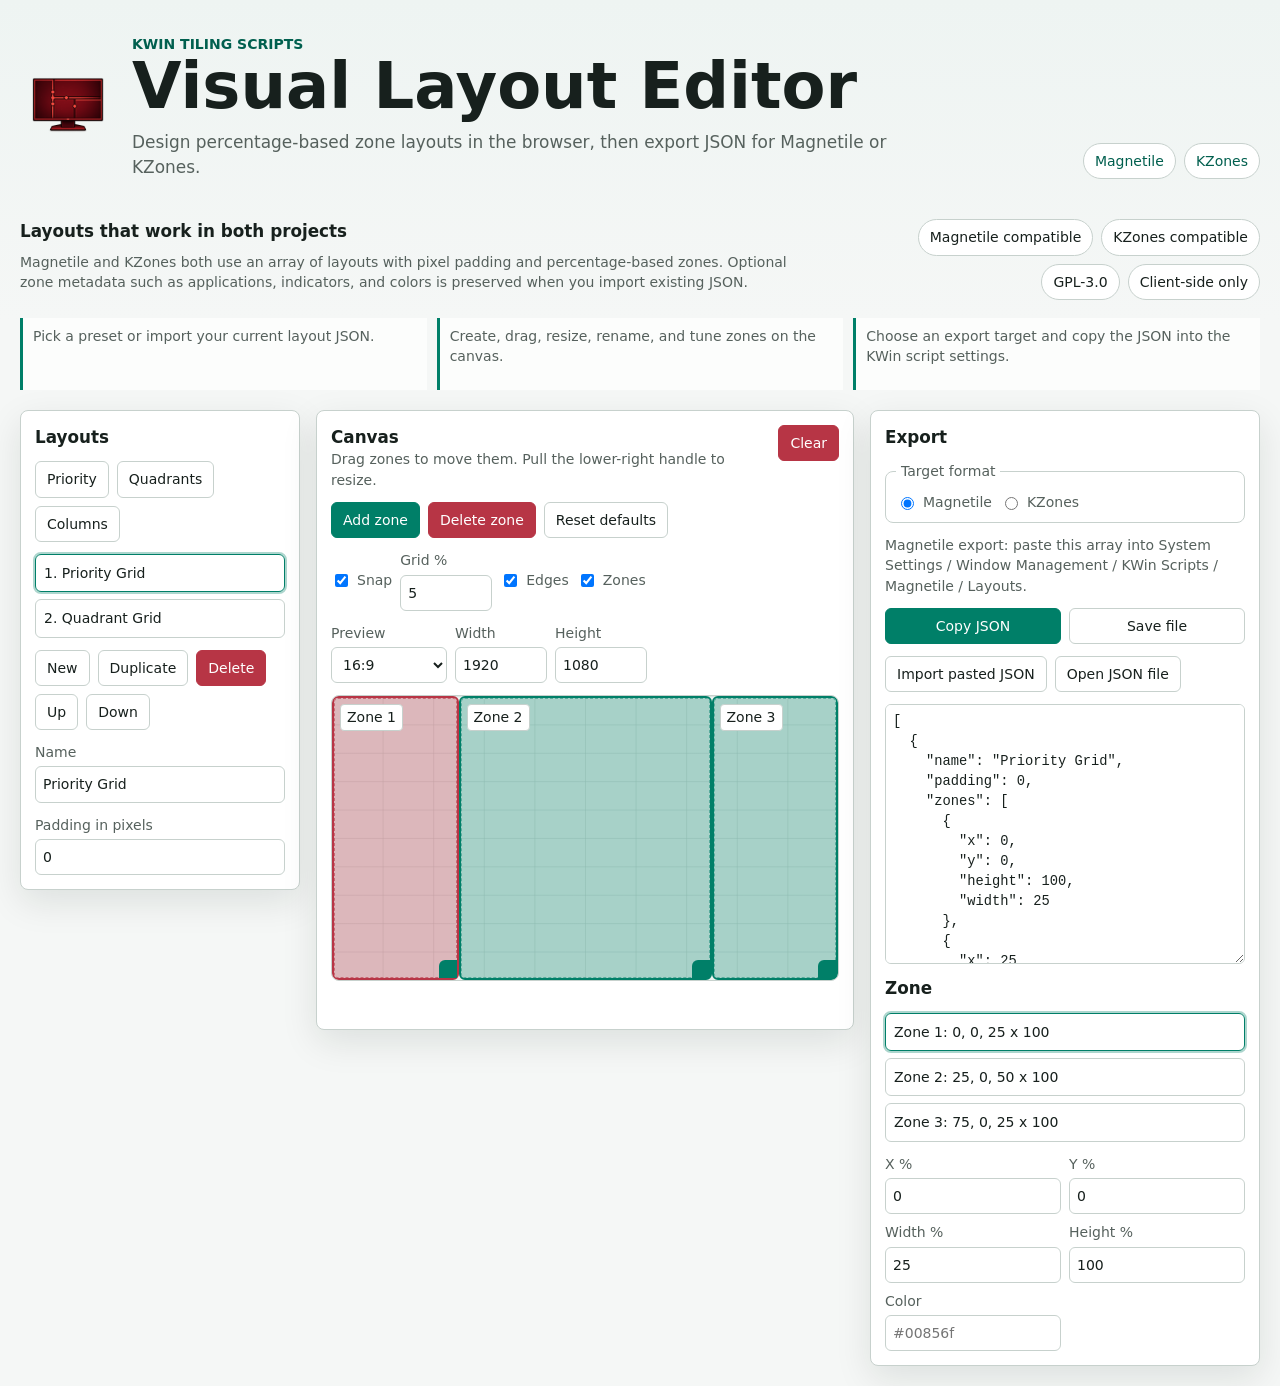
==== web-editor/index.html @ 400a32b0 "Use single monitor image in editor" ====
<!doctype html>
<html lang="en">
<head>
  <meta charset="utf-8">
  <meta name="viewport" content="width=device-width, initial-scale=1">
  <title>KWin Layout Editor for Magnetile and KZones</title>
  <meta name="description" content="Client-side visual layout editor for Magnetile and KZones KWin tiling scripts.">
  <link rel="stylesheet" href="css/styles.css">
</head>
<body>
  <header class="site-header">
    <div class="brand">
      <img src="assets/single-monitor.png" alt="" width="96" height="96">
      <div>
        <p class="eyebrow">KWin tiling scripts</p>
        <h1>Visual Layout Editor</h1>
        <p class="lede">
          Design percentage-based zone layouts in the browser, then export JSON for Magnetile or KZones.
        </p>
      </div>
    </div>
    <nav class="project-links" aria-label="Project links">
      <a href="https://github.com/jcearnal/magnetile">Magnetile</a>
      <a href="https://github.com/gerritdevriese/kzones">KZones</a>
    </nav>
  </header>

  <main>
    <section class="intro" aria-labelledby="intro-title">
      <div>
        <h2 id="intro-title">Layouts that work in both projects</h2>
        <p>
          Magnetile and KZones both use an array of layouts with pixel padding and percentage-based
          zones. Optional zone metadata such as applications, indicators, and colors is preserved
          when you import existing JSON.
        </p>
      </div>
      <div class="badges" aria-label="Compatibility">
        <span>Magnetile compatible</span>
        <span>KZones compatible</span>
        <span>GPL-3.0</span>
        <span>Client-side only</span>
      </div>
      <ol class="usage">
        <li>Pick a preset or import your current layout JSON.</li>
        <li>Create, drag, resize, rename, and tune zones on the canvas.</li>
        <li>Choose an export target and copy the JSON into the KWin script settings.</li>
      </ol>
    </section>

    <section class="editor-grid" aria-label="Layout editor">
      <aside class="panel layout-panel">
        <h2>Layouts</h2>
        <div class="toolbar">
          <button id="loadPresetPriority" type="button">Priority</button>
          <button id="loadPresetQuadrants" type="button">Quadrants</button>
          <button id="loadPresetColumns" type="button">Columns</button>
        </div>
        <div class="layouts" id="layoutList"></div>
        <div class="toolbar">
          <button id="addLayout" type="button">New</button>
          <button id="duplicateLayout" type="button">Duplicate</button>
          <button id="deleteLayout" type="button" class="danger">Delete</button>
          <button id="moveLayoutUp" type="button">Up</button>
          <button id="moveLayoutDown" type="button">Down</button>
        </div>
        <label>Name <input id="layoutName" autocomplete="off"></label>
        <label>Padding in pixels <input id="layoutPadding" type="number" min="0" step="1"></label>
      </aside>

      <section class="panel canvas-panel">
        <div class="section-head">
          <div>
            <h2>Canvas</h2>
            <p>Drag zones to move them. Pull the lower-right handle to resize.</p>
          </div>
          <button id="clearCanvas" type="button" class="danger">Clear</button>
        </div>
        <div class="toolbar">
          <button id="addZone" type="button" class="primary">Add zone</button>
          <button id="deleteZone" type="button" class="danger">Delete zone</button>
          <button id="resetCanvas" type="button">Reset defaults</button>
        </div>
        <div class="toolbar">
          <label class="inline"><input id="snapEnabled" type="checkbox" checked> Snap</label>
          <label>Grid % <input id="snapStep" type="number" min="0.1" max="100" step="0.1" value="5"></label>
          <label class="inline"><input id="snapEdges" type="checkbox" checked> Edges</label>
          <label class="inline"><input id="snapZones" type="checkbox" checked> Zones</label>
        </div>
        <div class="toolbar">
          <label>Preview
            <select id="previewRatio">
              <option value="16:9">16:9</option>
              <option value="16:10">16:10</option>
              <option value="21:9">21:9</option>
              <option value="32:9">32:9</option>
              <option value="4:3">4:3</option>
              <option value="custom">Custom</option>
            </select>
          </label>
          <label>Width <input id="previewWidth" type="number" min="100" step="1" value="1920"></label>
          <label>Height <input id="previewHeight" type="number" min="100" step="1" value="1080"></label>
        </div>
        <div class="canvas-wrap" id="canvas" aria-label="Layout preview"></div>
        <p class="status" id="status" role="status" aria-live="polite"></p>
      </section>

      <aside class="panel export-panel">
        <h2>Export</h2>
        <fieldset class="format-selector">
          <legend>Target format</legend>
          <label class="inline"><input type="radio" name="format" value="magnetile" checked> Magnetile</label>
          <label class="inline"><input type="radio" name="format" value="kzones"> KZones</label>
        </fieldset>
        <p id="formatHelp" class="format-help"></p>
        <div class="toolbar prominent">
          <button id="copyJson" type="button" class="primary">Copy JSON</button>
          <button id="saveJson" type="button">Save file</button>
        </div>
        <div class="toolbar">
          <button id="loadJson" type="button">Import pasted JSON</button>
          <button id="openJson" type="button">Open JSON file</button>
        </div>
        <input id="jsonFile" type="file" accept="application/json,.json" hidden>
        <textarea id="json" spellcheck="false" aria-label="Exported JSON"></textarea>

        <h2>Zone</h2>
        <div class="zones" id="zoneList"></div>
        <div class="form-grid">
          <label>X % <input id="zoneX" type="number" min="0" max="100" step="0.1"></label>
          <label>Y % <input id="zoneY" type="number" min="0" max="100" step="0.1"></label>
          <label>Width % <input id="zoneWidth" type="number" min="0.1" max="100" step="0.1"></label>
          <label>Height % <input id="zoneHeight" type="number" min="0.1" max="100" step="0.1"></label>
          <label>Color <input id="zoneColor" placeholder="#00856f" autocomplete="off"></label>
        </div>
      </aside>
    </section>
  </main>

  <script type="module" src="js/editor.js"></script>
</body>
</html>
---- web-editor/css/styles.css ----
:root {
  color-scheme: light dark;
  --bg: #f5f7f6;
  --panel: #ffffff;
  --panel-strong: #eef4f2;
  --text: #17201d;
  --muted: #56615d;
  --border: #c7d1cd;
  --accent: #007f68;
  --accent-strong: #005f4e;
  --danger: #b73545;
  --warning: #915f00;
  --zone: rgba(0, 127, 104, 0.22);
  --shadow: 0 12px 36px rgba(14, 28, 23, 0.10);
}

@media (prefers-color-scheme: dark) {
  :root {
    --bg: #141816;
    --panel: #1f2522;
    --panel-strong: #26302c;
    --text: #eef5f2;
    --muted: #aebbb6;
    --border: #43514c;
    --accent: #2ab89d;
    --accent-strong: #63d7c1;
    --danger: #d35a68;
    --warning: #e0b354;
    --zone: rgba(42, 184, 157, 0.22);
    --shadow: 0 16px 42px rgba(0, 0, 0, 0.28);
  }
}

* {
  box-sizing: border-box;
}

html {
  min-width: 320px;
}

body {
  margin: 0;
  font: 14px/1.45 system-ui, -apple-system, BlinkMacSystemFont, "Segoe UI", sans-serif;
  color: var(--text);
  background:
    linear-gradient(180deg, var(--panel-strong), transparent 320px),
    var(--bg);
}

a {
  color: var(--accent-strong);
  text-decoration-thickness: 0.08em;
  text-underline-offset: 0.18em;
}

h1,
h2,
h3,
p {
  margin: 0;
}

h1 {
  font-size: clamp(2rem, 5vw, 4rem);
  line-height: 1;
  letter-spacing: 0;
}

h2 {
  font-size: 1.05rem;
}

p,
li {
  color: var(--muted);
}

button,
input,
select,
textarea {
  font: inherit;
}

button {
  min-height: 36px;
  border: 1px solid var(--border);
  border-radius: 6px;
  background: var(--panel);
  color: var(--text);
  padding: 7px 11px;
  cursor: pointer;
}

button:hover {
  border-color: var(--accent);
}

button.primary {
  background: var(--accent);
  border-color: var(--accent);
  color: #ffffff;
}

button.danger {
  background: var(--danger);
  border-color: var(--danger);
  color: #ffffff;
}

input,
select,
textarea {
  width: 100%;
  min-height: 36px;
  border: 1px solid var(--border);
  border-radius: 6px;
  background: var(--panel);
  color: var(--text);
  padding: 7px;
}

input[type="checkbox"],
input[type="radio"] {
  width: auto;
  min-height: auto;
}

textarea {
  min-height: 260px;
  resize: vertical;
  font-family: ui-monospace, SFMono-Regular, Consolas, "Liberation Mono", monospace;
  font-size: 0.86rem;
}

label {
  display: grid;
  gap: 4px;
  color: var(--muted);
}

fieldset {
  border: 1px solid var(--border);
  border-radius: 8px;
  margin: 0;
  padding: 10px;
}

legend {
  color: var(--muted);
  padding: 0 5px;
}

.site-header,
main {
  max-width: 1440px;
  margin: 0 auto;
  padding: 20px;
}

.site-header {
  display: flex;
  justify-content: space-between;
  gap: 24px;
  align-items: flex-end;
  padding-top: 34px;
}

.brand {
  display: flex;
  gap: 16px;
  align-items: center;
}

.brand img {
  flex: 0 0 auto;
  width: 96px;
  height: 96px;
  border-radius: 8px;
  object-fit: cover;
}

.eyebrow {
  color: var(--accent-strong);
  font-weight: 700;
  text-transform: uppercase;
}

.lede {
  max-width: 760px;
  margin-top: 12px;
  font-size: 1.06rem;
}

.project-links,
.badges,
.toolbar,
.format-selector {
  display: flex;
  gap: 8px;
  flex-wrap: wrap;
  align-items: center;
}

.project-links a,
.badges span {
  border: 1px solid var(--border);
  border-radius: 999px;
  background: var(--panel);
  padding: 7px 11px;
  text-decoration: none;
  white-space: nowrap;
}

.intro {
  display: grid;
  grid-template-columns: minmax(0, 1.3fr) minmax(260px, 0.7fr);
  gap: 18px 28px;
  align-items: start;
  margin-bottom: 20px;
}

.intro > div:first-child {
  display: grid;
  gap: 8px;
}

.badges {
  justify-content: flex-end;
}

.usage {
  grid-column: 1 / -1;
  display: grid;
  grid-template-columns: repeat(3, minmax(0, 1fr));
  gap: 10px;
  padding: 0;
  margin: 0;
  list-style: none;
}

.usage li {
  min-height: 72px;
  border-left: 3px solid var(--accent);
  padding: 8px 10px;
  background: color-mix(in srgb, var(--panel) 72%, transparent);
}

.editor-grid {
  display: grid;
  grid-template-columns: minmax(230px, 280px) minmax(420px, 1fr) minmax(320px, 390px);
  gap: 16px;
  align-items: start;
}

.panel {
  display: grid;
  gap: 12px;
  background: var(--panel);
  border: 1px solid var(--border);
  border-radius: 8px;
  padding: 14px;
  box-shadow: var(--shadow);
}

.section-head {
  display: flex;
  justify-content: space-between;
  gap: 12px;
  align-items: start;
}

.toolbar {
  margin: 0;
}

.toolbar label {
  align-items: center;
}

.toolbar input[type="number"] {
  width: 92px;
}

.toolbar select {
  width: 116px;
}

.prominent {
  display: grid;
  grid-template-columns: 1fr 1fr;
}

.inline {
  display: flex;
  flex-direction: row;
  gap: 6px;
  align-items: center;
}

.layouts,
.zones {
  display: grid;
  gap: 7px;
}

.item {
  display: flex;
  justify-content: space-between;
  align-items: center;
  gap: 8px;
  min-height: 38px;
  border: 1px solid var(--border);
  border-radius: 6px;
  padding: 8px;
  cursor: pointer;
  word-break: break-word;
}

.item:hover {
  border-color: var(--accent);
}

.item.active {
  border-color: var(--accent);
  outline: 2px solid color-mix(in srgb, var(--accent) 32%, transparent);
}

.canvas-wrap {
  aspect-ratio: 16 / 9;
  width: 100%;
  min-height: 280px;
  border: 1px solid var(--border);
  border-radius: 8px;
  background:
    linear-gradient(to right, color-mix(in srgb, var(--border) 45%, transparent) 1px, transparent 1px),
    linear-gradient(to bottom, color-mix(in srgb, var(--border) 45%, transparent) 1px, transparent 1px),
    var(--panel-strong);
  background-size: 10% 10%;
  position: relative;
  overflow: hidden;
  user-select: none;
  touch-action: none;
}

.canvas-wrap.dragging {
  outline: 3px solid color-mix(in srgb, var(--accent) 45%, transparent);
}

.zone {
  position: absolute;
  border: 2px solid var(--accent);
  border-radius: 6px;
  background: var(--zone);
  min-width: 26px;
  min-height: 26px;
  cursor: move;
}

.zone.active {
  border-color: var(--danger);
  background: color-mix(in srgb, var(--danger) 22%, transparent);
}

.zone .label {
  position: absolute;
  top: 6px;
  left: 6px;
  max-width: calc(100% - 12px);
  overflow: hidden;
  text-overflow: ellipsis;
  border: 1px solid var(--border);
  border-radius: 4px;
  background: var(--panel);
  color: var(--text);
  padding: 2px 6px;
  pointer-events: none;
}

.zone .handle {
  position: absolute;
  right: 0;
  bottom: 0;
  width: 18px;
  height: 18px;
  border-top-left-radius: 6px;
  background: var(--accent);
  cursor: nwse-resize;
}

.padding-preview {
  position: absolute;
  border: 1px dashed color-mix(in srgb, var(--accent) 65%, var(--panel));
  border-radius: 4px;
  background: color-mix(in srgb, var(--accent) 10%, transparent);
  pointer-events: none;
}

.zone.active .padding-preview {
  border-color: color-mix(in srgb, var(--danger) 75%, var(--panel));
  background: color-mix(in srgb, var(--danger) 12%, transparent);
}

.form-grid {
  display: grid;
  grid-template-columns: 1fr 1fr;
  gap: 8px;
}

.status,
.format-help {
  min-height: 22px;
}

.status.is-error {
  color: var(--danger);
}

.status.is-success {
  color: var(--accent-strong);
}

@media (max-width: 1120px) {
  .site-header,
  .intro,
  .editor-grid {
    grid-template-columns: 1fr;
  }

  .site-header {
    align-items: flex-start;
  }

  .badges {
    justify-content: flex-start;
  }

  .usage {
    grid-template-columns: 1fr;
  }
}

@media (max-width: 720px) {
  .site-header,
  main {
    padding: 14px;
  }

  .site-header,
  .section-head {
    display: grid;
  }

  .brand {
    align-items: flex-start;
  }

  .brand img {
    width: 64px;
    height: 64px;
  }

  .editor-grid {
    grid-template-columns: minmax(0, 1fr);
  }

  .canvas-wrap {
    min-height: 220px;
  }

  .prominent,
  .form-grid {
    grid-template-columns: 1fr;
  }
}
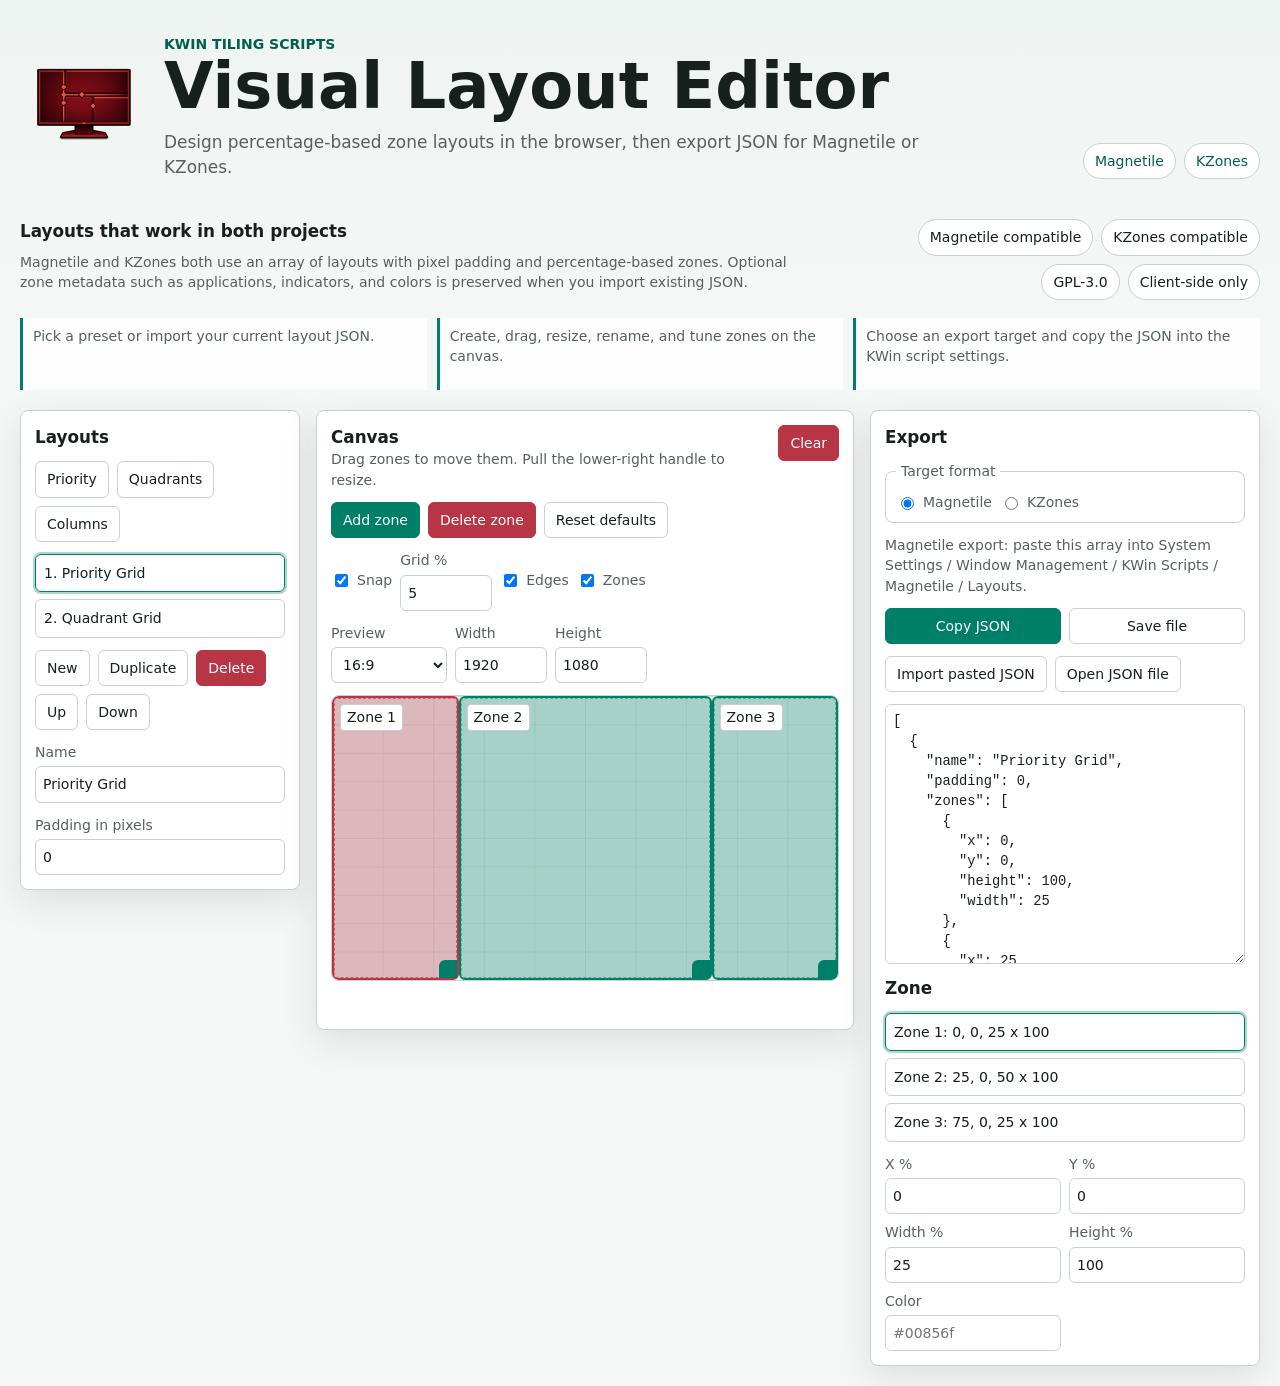
==== commit e5c8c1aa: "Enlarge editor header image" ====
--- a/web-editor/index.html
+++ b/web-editor/index.html
@@ -10,7 +10,7 @@
 <body>
   <header class="site-header">
     <div class="brand">
-      <img src="assets/single-monitor.png" alt="" width="96" height="96">
+      <img src="assets/single-monitor.png" alt="" width="128" height="128">
       <div>
         <p class="eyebrow">KWin tiling scripts</p>
         <h1>Visual Layout Editor</h1>
--- a/web-editor/css/styles.css
+++ b/web-editor/css/styles.css
@@ -175,8 +175,8 @@
 
 .brand img {
   flex: 0 0 auto;
-  width: 96px;
-  height: 96px;
+  width: 128px;
+  height: 128px;
   border-radius: 8px;
   object-fit: cover;
 }
@@ -457,8 +457,8 @@
   }
 
   .brand img {
-    width: 64px;
-    height: 64px;
+    width: 82px;
+    height: 82px;
   }
 
   .editor-grid {
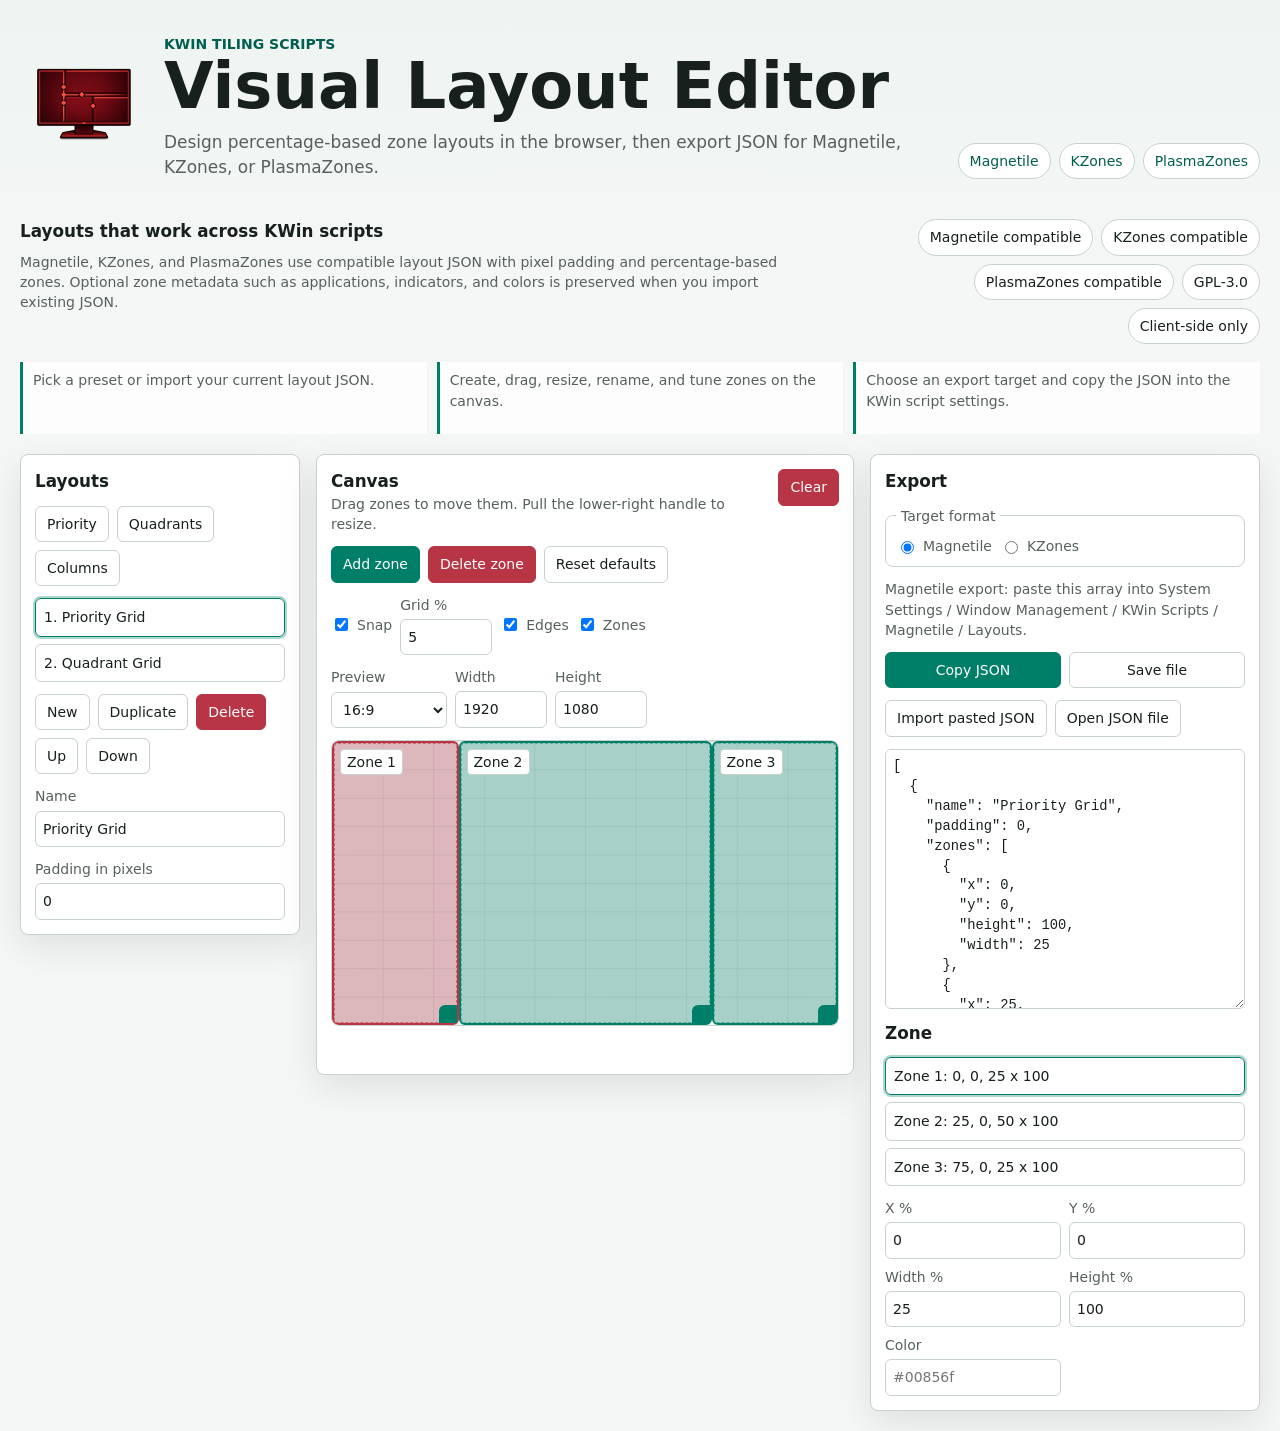
==== commit 8afd182d: "Document PlasmaZones editor compatibility Closes #3" ====
--- a/web-editor/index.html
+++ b/web-editor/index.html
@@ -3,8 +3,8 @@
 <head>
   <meta charset="utf-8">
   <meta name="viewport" content="width=device-width, initial-scale=1">
-  <title>KWin Layout Editor for Magnetile and KZones</title>
-  <meta name="description" content="Client-side visual layout editor for Magnetile and KZones KWin tiling scripts.">
+  <title>KWin Layout Editor for Magnetile, KZones, and PlasmaZones</title>
+  <meta name="description" content="Client-side visual layout editor for Magnetile, KZones, and PlasmaZones KWin tiling scripts.">
   <link rel="stylesheet" href="css/styles.css">
 </head>
 <body>
@@ -15,29 +15,31 @@
         <p class="eyebrow">KWin tiling scripts</p>
         <h1>Visual Layout Editor</h1>
         <p class="lede">
-          Design percentage-based zone layouts in the browser, then export JSON for Magnetile or KZones.
+          Design percentage-based zone layouts in the browser, then export JSON for Magnetile, KZones, or PlasmaZones.
         </p>
       </div>
     </div>
     <nav class="project-links" aria-label="Project links">
       <a href="https://github.com/jcearnal/magnetile">Magnetile</a>
       <a href="https://github.com/gerritdevriese/kzones">KZones</a>
+      <a href="https://github.com/fuddlesworth/PlasmaZones">PlasmaZones</a>
     </nav>
   </header>
 
   <main>
     <section class="intro" aria-labelledby="intro-title">
       <div>
-        <h2 id="intro-title">Layouts that work in both projects</h2>
+        <h2 id="intro-title">Layouts that work across KWin scripts</h2>
         <p>
-          Magnetile and KZones both use an array of layouts with pixel padding and percentage-based
-          zones. Optional zone metadata such as applications, indicators, and colors is preserved
-          when you import existing JSON.
+          Magnetile, KZones, and PlasmaZones use compatible layout JSON with pixel padding and
+          percentage-based zones. Optional zone metadata such as applications, indicators, and
+          colors is preserved when you import existing JSON.
         </p>
       </div>
       <div class="badges" aria-label="Compatibility">
         <span>Magnetile compatible</span>
         <span>KZones compatible</span>
+        <span>PlasmaZones compatible</span>
         <span>GPL-3.0</span>
         <span>Client-side only</span>
       </div>
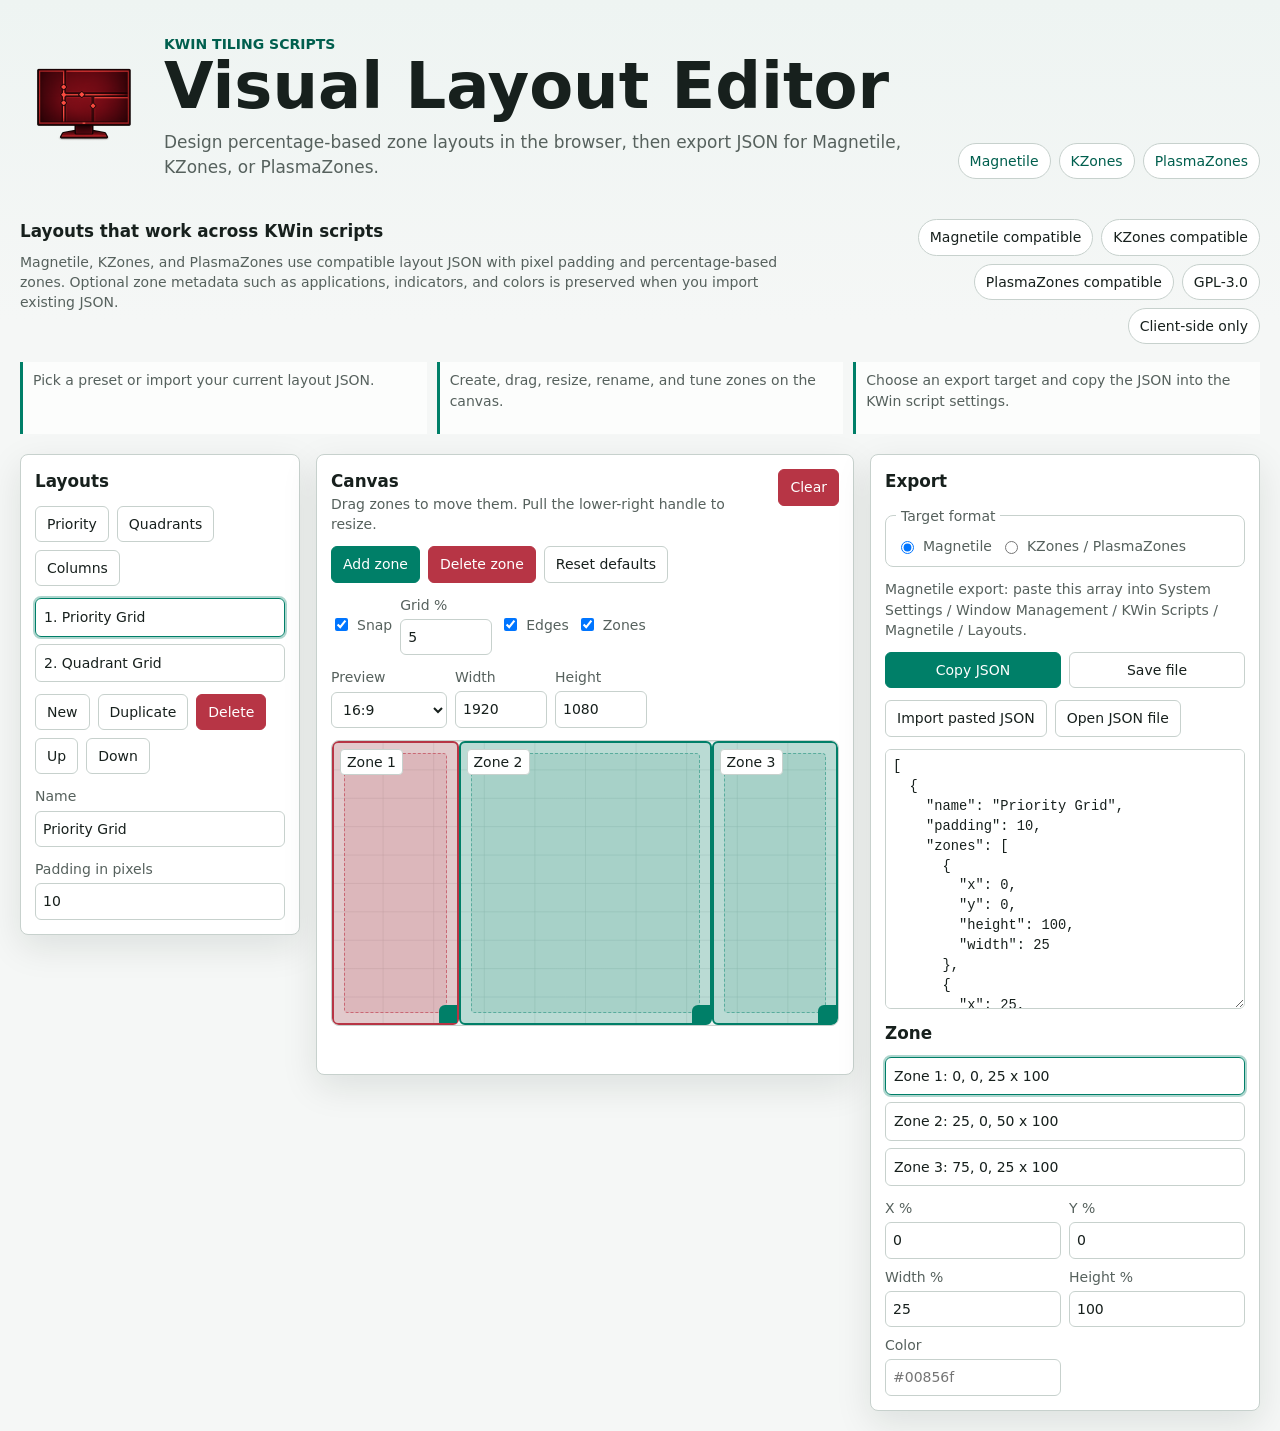
==== commit a042740e: "Clarify PlasmaZones export target" ====
--- a/web-editor/index.html
+++ b/web-editor/index.html
@@ -112,7 +112,7 @@
         <fieldset class="format-selector">
           <legend>Target format</legend>
           <label class="inline"><input type="radio" name="format" value="magnetile" checked> Magnetile</label>
-          <label class="inline"><input type="radio" name="format" value="kzones"> KZones</label>
+          <label class="inline"><input type="radio" name="format" value="kzones"> KZones / PlasmaZones</label>
         </fieldset>
         <p id="formatHelp" class="format-help"></p>
         <div class="toolbar prominent">
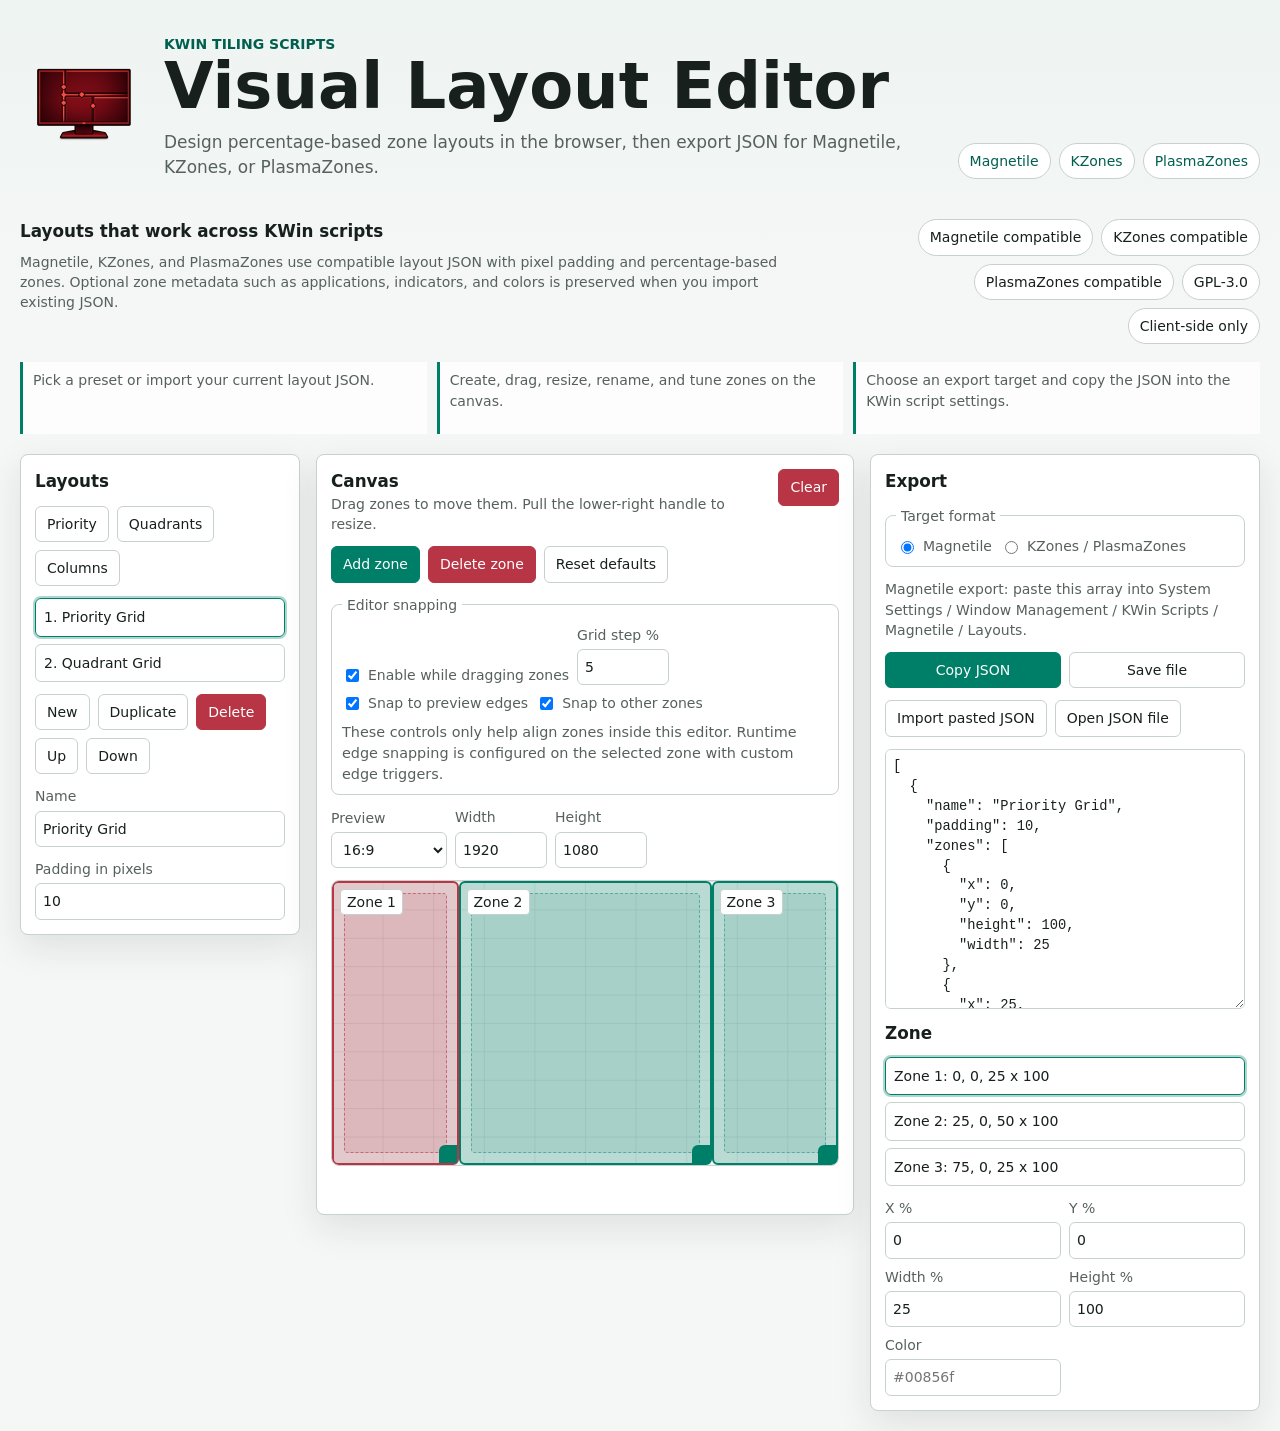
==== commit 707c9486: "Clarify editor snapping controls" ====
--- a/web-editor/index.html
+++ b/web-editor/index.html
@@ -83,12 +83,14 @@
           <button id="deleteZone" type="button" class="danger">Delete zone</button>
           <button id="resetCanvas" type="button">Reset defaults</button>
         </div>
-        <div class="toolbar">
-          <label class="inline"><input id="snapEnabled" type="checkbox" checked> Snap</label>
-          <label>Grid % <input id="snapStep" type="number" min="0.1" max="100" step="0.1" value="5"></label>
-          <label class="inline"><input id="snapEdges" type="checkbox" checked> Edges</label>
-          <label class="inline"><input id="snapZones" type="checkbox" checked> Zones</label>
-        </div>
+        <fieldset class="toolbar editor-snap-controls">
+          <legend>Editor snapping</legend>
+          <label class="inline"><input id="snapEnabled" type="checkbox" checked> Enable while dragging zones</label>
+          <label>Grid step % <input id="snapStep" type="number" min="0.1" max="100" step="0.1" value="5"></label>
+          <label class="inline"><input id="snapEdges" type="checkbox" checked> Snap to preview edges</label>
+          <label class="inline"><input id="snapZones" type="checkbox" checked> Snap to other zones</label>
+          <p class="control-help">These controls only help align zones inside this editor. Runtime edge snapping is configured on the selected zone with custom edge triggers.</p>
+        </fieldset>
         <div class="toolbar">
           <label>Preview
             <select id="previewRatio">
--- a/web-editor/css/styles.css
+++ b/web-editor/css/styles.css
@@ -203,6 +203,17 @@
   align-items: center;
 }
 
+.editor-snap-controls {
+  align-items: end;
+}
+
+.control-help {
+  flex-basis: 100%;
+  margin: 0;
+  color: var(--muted);
+  font-size: 0.9rem;
+}
+
 .project-links a,
 .badges span {
   border: 1px solid var(--border);
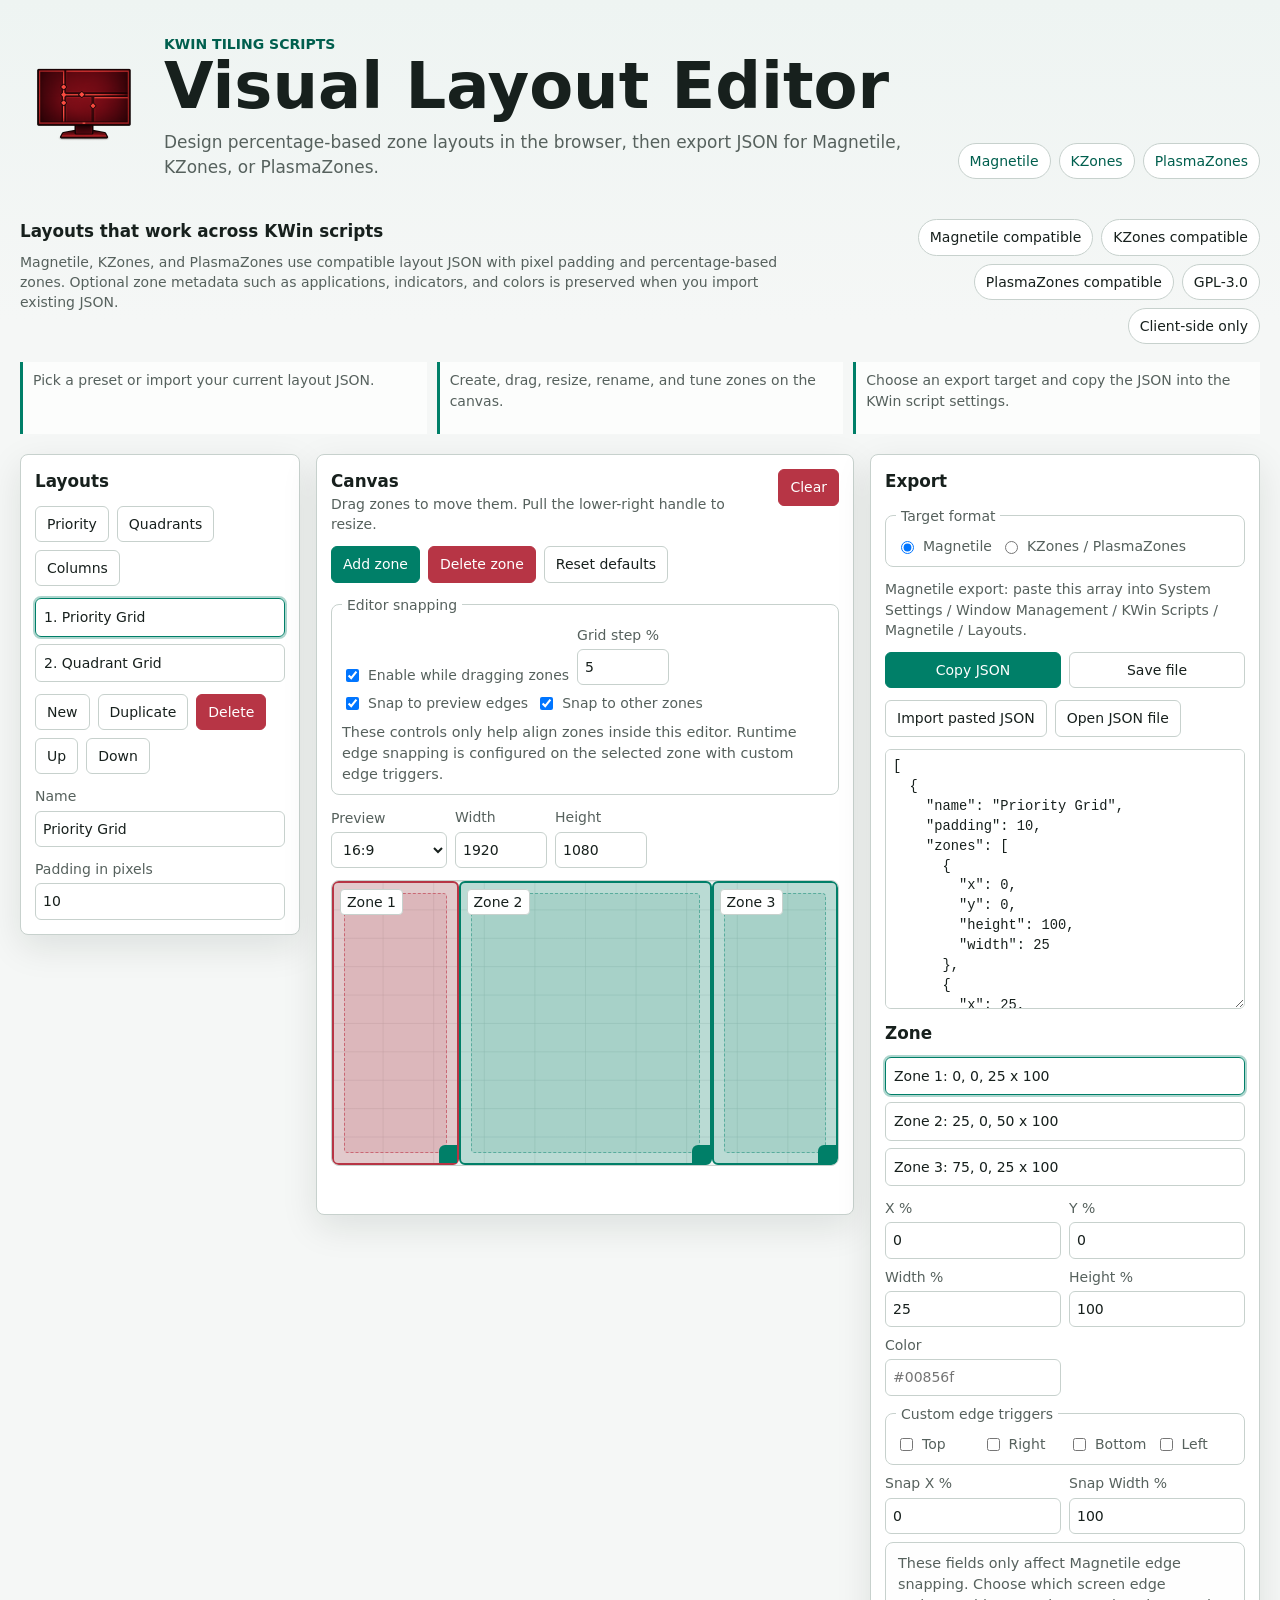
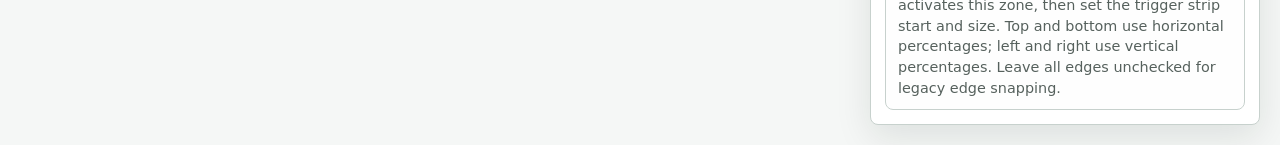
==== commit e8e18e1f: "Add custom edge triggers to web editor" ====
--- a/web-editor/index.html
+++ b/web-editor/index.html
@@ -136,6 +136,22 @@
           <label>Width % <input id="zoneWidth" type="number" min="0.1" max="100" step="0.1"></label>
           <label>Height % <input id="zoneHeight" type="number" min="0.1" max="100" step="0.1"></label>
           <label>Color <input id="zoneColor" placeholder="#00856f" autocomplete="off"></label>
+          <fieldset class="edge-options">
+            <legend>Custom edge triggers</legend>
+            <label class="inline"><input class="snapEdge" type="checkbox" value="top"> Top</label>
+            <label class="inline"><input class="snapEdge" type="checkbox" value="right"> Right</label>
+            <label class="inline"><input class="snapEdge" type="checkbox" value="bottom"> Bottom</label>
+            <label class="inline"><input class="snapEdge" type="checkbox" value="left"> Left</label>
+          </fieldset>
+          <label>Snap X % <input id="zoneSnapX" type="number" min="0" max="100" step="0.1"></label>
+          <label>Snap Width % <input id="zoneSnapWidth" type="number" min="0" max="100" step="0.1"></label>
+          <p class="field-help">
+            These fields only affect Magnetile edge snapping. Choose which
+            screen edge activates this zone, then set the trigger strip start
+            and size. Top and bottom use horizontal percentages; left and right
+            use vertical percentages. Leave all edges unchecked for legacy edge
+            snapping.
+          </p>
         </div>
       </aside>
     </section>
--- a/web-editor/css/styles.css
+++ b/web-editor/css/styles.css
@@ -419,6 +419,25 @@
   gap: 8px;
 }
 
+.edge-options {
+  grid-column: 1 / -1;
+  display: grid;
+  grid-template-columns: repeat(4, minmax(0, 1fr));
+  gap: 8px;
+}
+
+.field-help {
+  grid-column: 1 / -1;
+  margin: 0;
+  padding: 10px 12px;
+  border: 1px solid var(--border);
+  border-radius: 8px;
+  color: var(--muted);
+  background: color-mix(in srgb, var(--panel) 88%, var(--bg));
+  font-size: 0.9rem;
+  line-height: 1.45;
+}
+
 .status,
 .format-help {
   min-height: 22px;
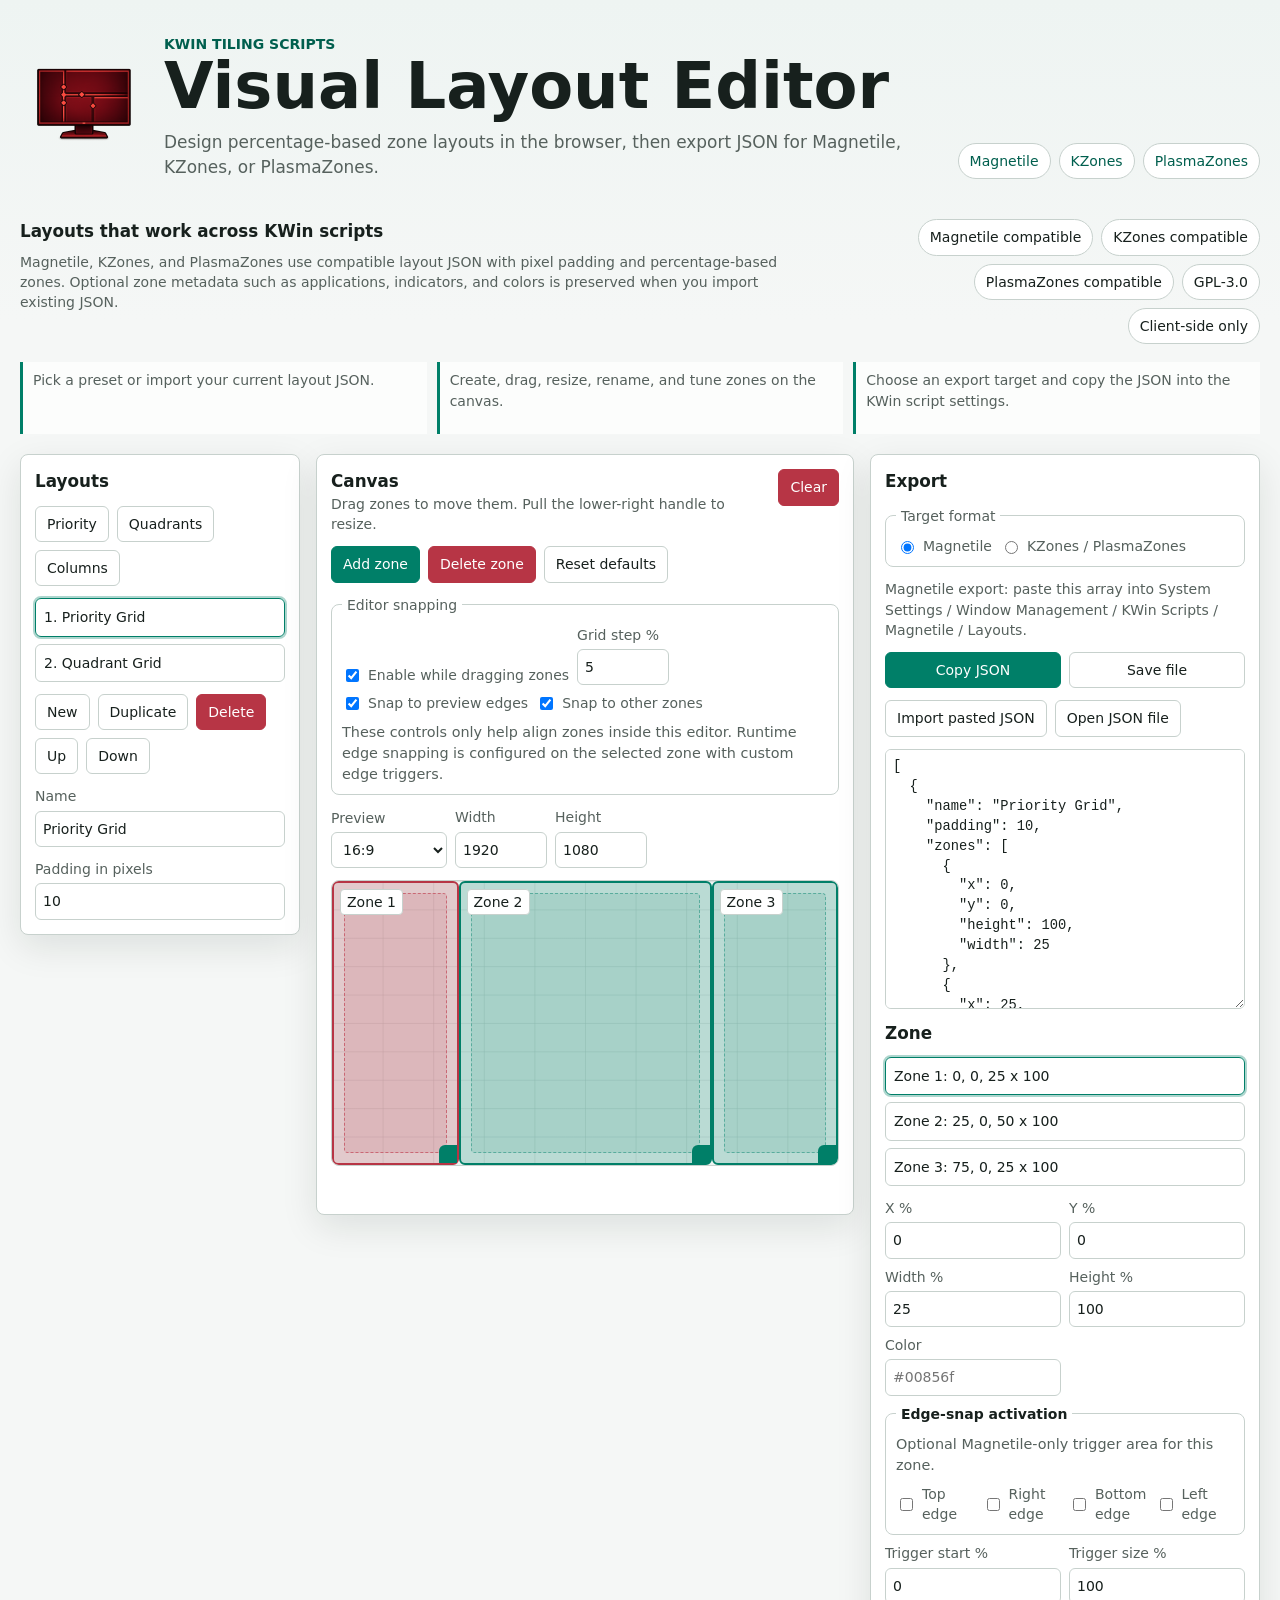
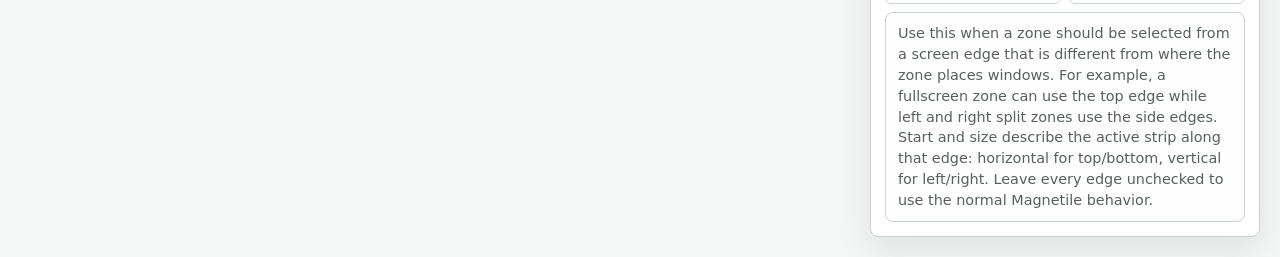
==== commit 68eaf328: "Clarify custom edge trigger purpose" ====
--- a/web-editor/index.html
+++ b/web-editor/index.html
@@ -137,20 +137,22 @@
           <label>Height % <input id="zoneHeight" type="number" min="0.1" max="100" step="0.1"></label>
           <label>Color <input id="zoneColor" placeholder="#00856f" autocomplete="off"></label>
           <fieldset class="edge-options">
-            <legend>Custom edge triggers</legend>
-            <label class="inline"><input class="snapEdge" type="checkbox" value="top"> Top</label>
-            <label class="inline"><input class="snapEdge" type="checkbox" value="right"> Right</label>
-            <label class="inline"><input class="snapEdge" type="checkbox" value="bottom"> Bottom</label>
-            <label class="inline"><input class="snapEdge" type="checkbox" value="left"> Left</label>
+            <legend>Edge-snap activation</legend>
+            <p class="fieldset-help">Optional Magnetile-only trigger area for this zone.</p>
+            <label class="inline"><input class="snapEdge" type="checkbox" value="top"> Top edge</label>
+            <label class="inline"><input class="snapEdge" type="checkbox" value="right"> Right edge</label>
+            <label class="inline"><input class="snapEdge" type="checkbox" value="bottom"> Bottom edge</label>
+            <label class="inline"><input class="snapEdge" type="checkbox" value="left"> Left edge</label>
           </fieldset>
-          <label>Snap X % <input id="zoneSnapX" type="number" min="0" max="100" step="0.1"></label>
-          <label>Snap Width % <input id="zoneSnapWidth" type="number" min="0" max="100" step="0.1"></label>
+          <label>Trigger start % <input id="zoneSnapX" type="number" min="0" max="100" step="0.1"></label>
+          <label>Trigger size % <input id="zoneSnapWidth" type="number" min="0" max="100" step="0.1"></label>
           <p class="field-help">
-            These fields only affect Magnetile edge snapping. Choose which
-            screen edge activates this zone, then set the trigger strip start
-            and size. Top and bottom use horizontal percentages; left and right
-            use vertical percentages. Leave all edges unchecked for legacy edge
-            snapping.
+            Use this when a zone should be selected from a screen edge that is
+            different from where the zone places windows. For example, a
+            fullscreen zone can use the top edge while left and right split
+            zones use the side edges. Start and size describe the active strip
+            along that edge: horizontal for top/bottom, vertical for left/right.
+            Leave every edge unchecked to use the normal Magnetile behavior.
           </p>
         </div>
       </aside>
--- a/web-editor/css/styles.css
+++ b/web-editor/css/styles.css
@@ -426,6 +426,18 @@
   gap: 8px;
 }
 
+.edge-options legend {
+  font-weight: 700;
+  color: var(--text);
+}
+
+.fieldset-help {
+  grid-column: 1 / -1;
+  margin: 0;
+  color: var(--muted);
+  font-size: 0.9rem;
+}
+
 .field-help {
   grid-column: 1 / -1;
   margin: 0;
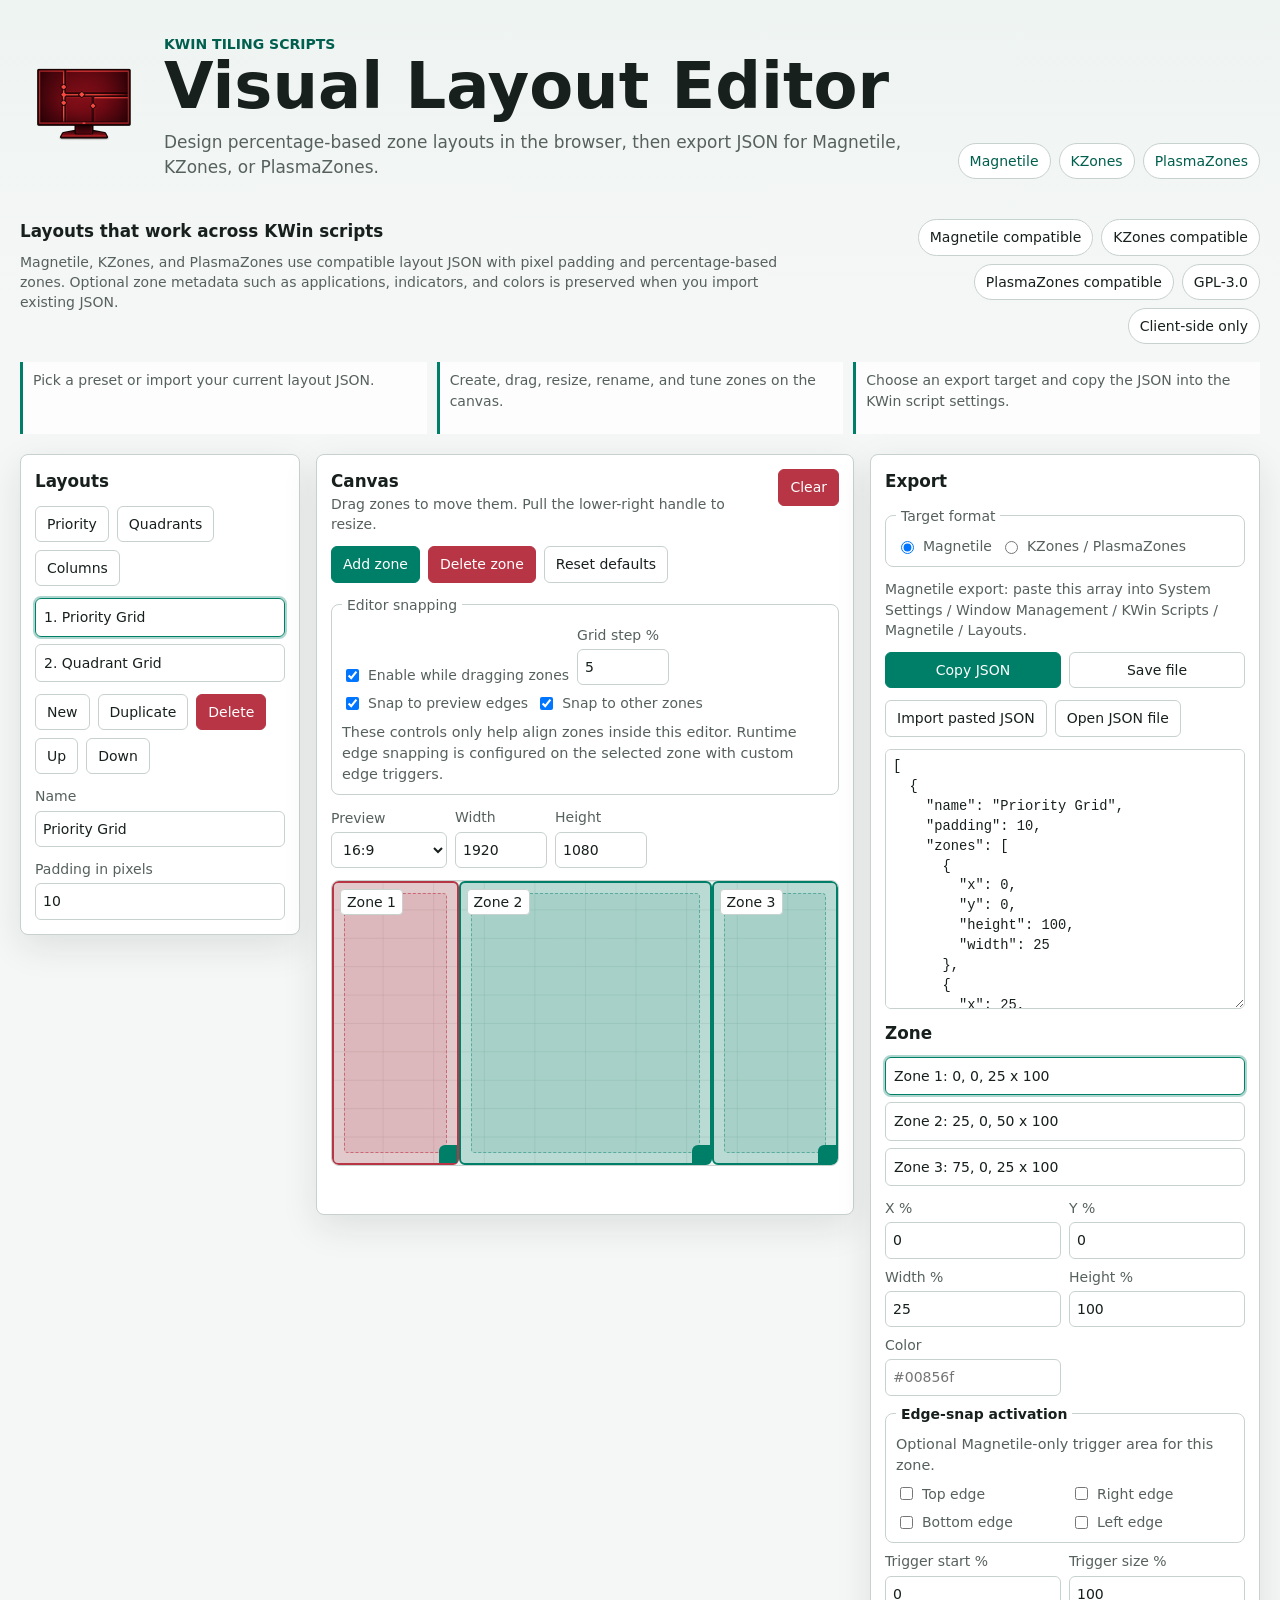
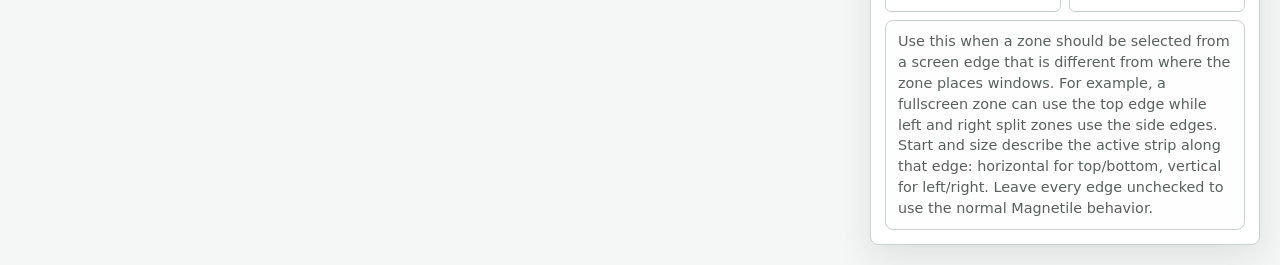
==== commit 35320eb5: "Improve edge trigger control layout" ====
--- a/web-editor/index.html
+++ b/web-editor/index.html
@@ -139,10 +139,12 @@
           <fieldset class="edge-options">
             <legend>Edge-snap activation</legend>
             <p class="fieldset-help">Optional Magnetile-only trigger area for this zone.</p>
-            <label class="inline"><input class="snapEdge" type="checkbox" value="top"> Top edge</label>
-            <label class="inline"><input class="snapEdge" type="checkbox" value="right"> Right edge</label>
-            <label class="inline"><input class="snapEdge" type="checkbox" value="bottom"> Bottom edge</label>
-            <label class="inline"><input class="snapEdge" type="checkbox" value="left"> Left edge</label>
+            <div class="edge-choice-grid">
+              <label class="inline"><input class="snapEdge" type="checkbox" value="top"> Top edge</label>
+              <label class="inline"><input class="snapEdge" type="checkbox" value="right"> Right edge</label>
+              <label class="inline"><input class="snapEdge" type="checkbox" value="bottom"> Bottom edge</label>
+              <label class="inline"><input class="snapEdge" type="checkbox" value="left"> Left edge</label>
+            </div>
           </fieldset>
           <label>Trigger start % <input id="zoneSnapX" type="number" min="0" max="100" step="0.1"></label>
           <label>Trigger size % <input id="zoneSnapWidth" type="number" min="0" max="100" step="0.1"></label>
--- a/web-editor/css/styles.css
+++ b/web-editor/css/styles.css
@@ -421,8 +421,8 @@
 
 .edge-options {
   grid-column: 1 / -1;
-  display: grid;
-  grid-template-columns: repeat(4, minmax(0, 1fr));
+  display: flex;
+  flex-direction: column;
   gap: 8px;
 }
 
@@ -432,10 +432,19 @@
 }
 
 .fieldset-help {
-  grid-column: 1 / -1;
   margin: 0;
   color: var(--muted);
   font-size: 0.9rem;
+}
+
+.edge-choice-grid {
+  display: grid;
+  grid-template-columns: repeat(2, minmax(0, 1fr));
+  gap: 8px 12px;
+}
+
+.edge-choice-grid label {
+  min-width: 0;
 }
 
 .field-help {
